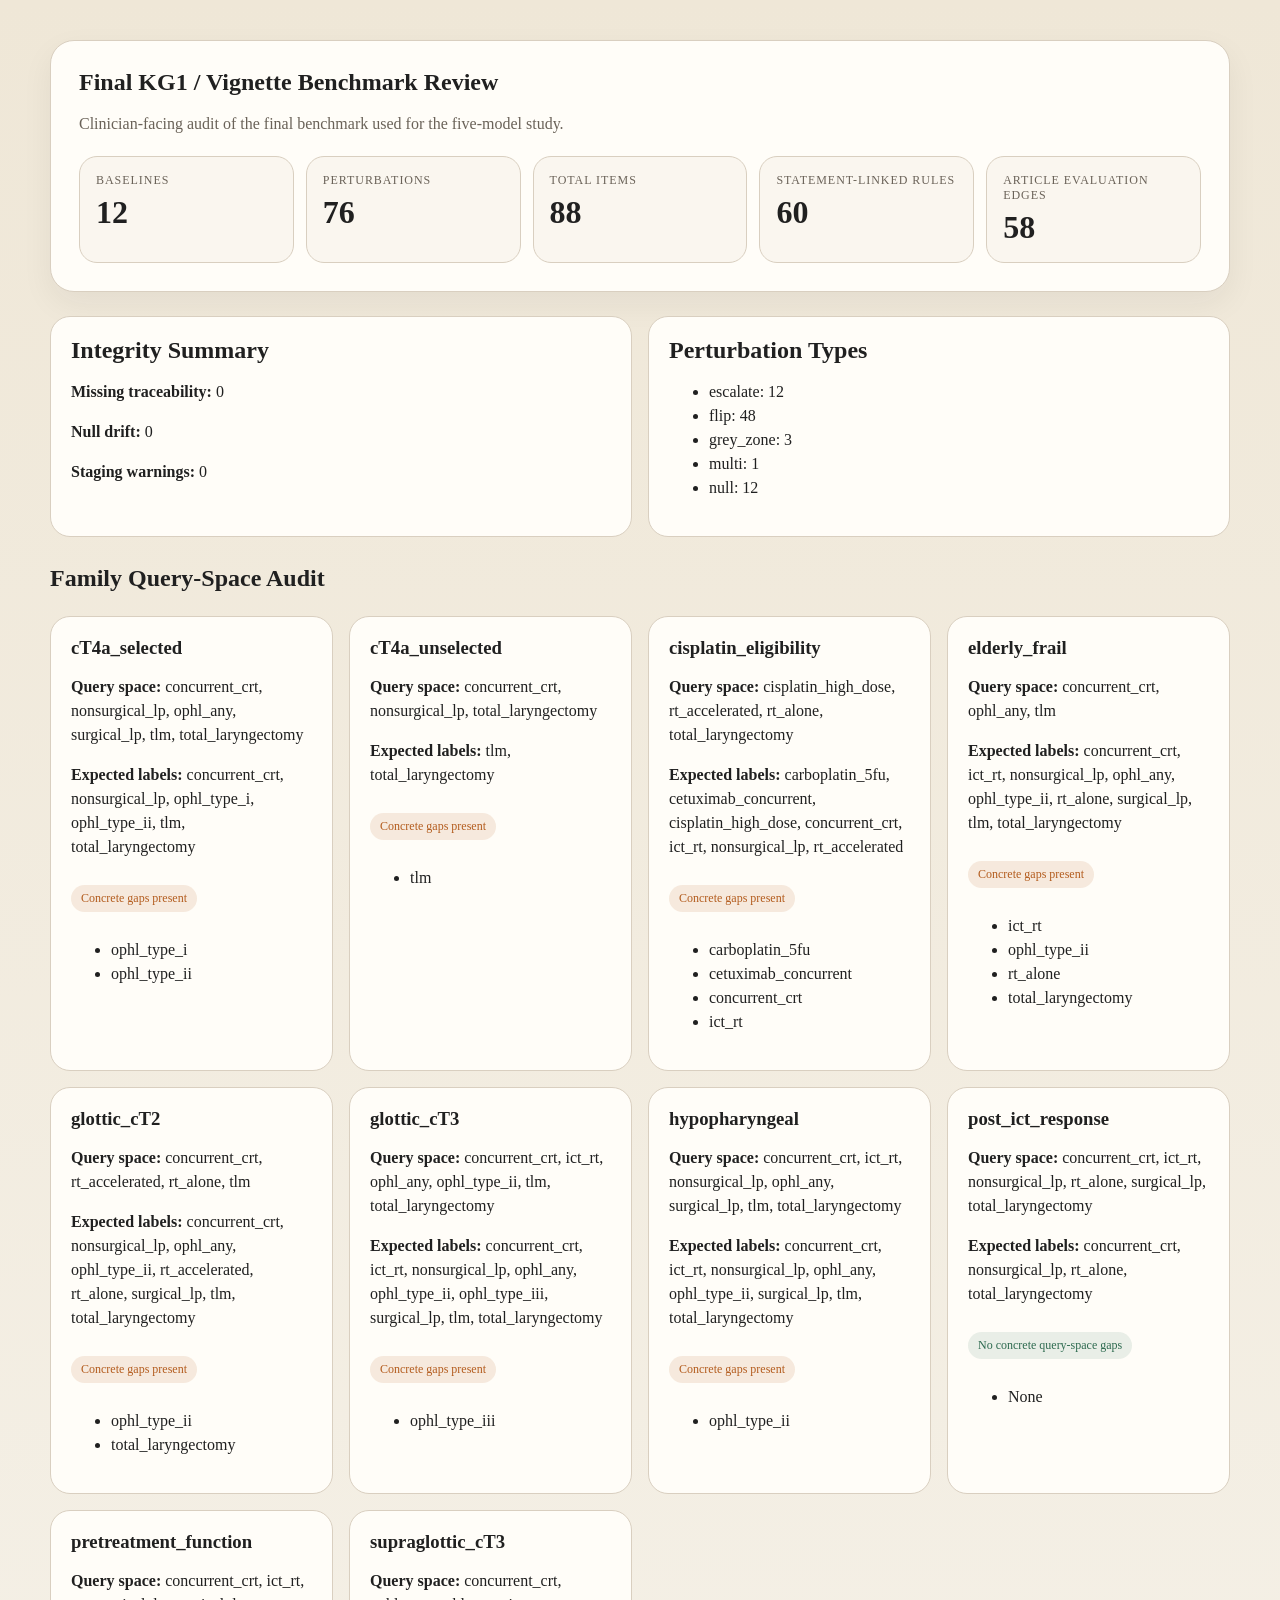
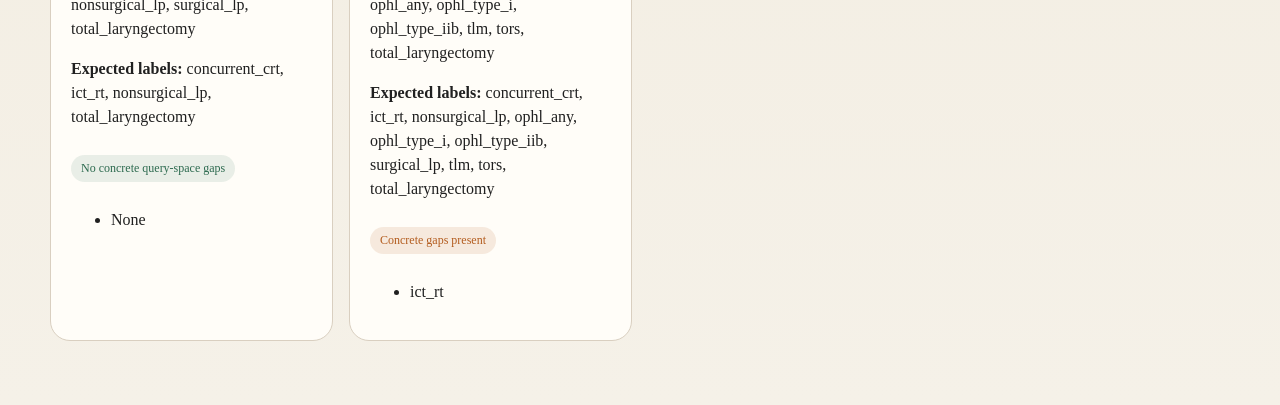
==== docs/review/final_benchmark_lock/kg1_final_benchmark_review.html @ 308269be "Final modifications" ====
<!doctype html>
<html lang="en">
<head>
  <meta charset="utf-8" />
  <meta name="viewport" content="width=device-width, initial-scale=1" />
  <title>KG1 Benchmark Review</title>
  <style>
    :root {
      --bg: #f5f1e8;
      --ink: #202020;
      --muted: #6a6258;
      --panel: #fffdf8;
      --line: #d9cfc0;
      --ok: #2d6a4f;
      --warn: #b35c1e;
      --accent: #173f5f;
    }
    body { font-family: Georgia, 'Times New Roman', serif; background: linear-gradient(180deg, #efe7d7 0%, var(--bg) 100%); color: var(--ink); margin: 0; }
    .wrap { max-width: 1180px; margin: 0 auto; padding: 40px 24px 64px; }
    h1, h2, h3 { margin: 0 0 12px; }
    p, li { line-height: 1.5; }
    .hero { background: var(--panel); border: 1px solid var(--line); border-radius: 24px; padding: 28px; box-shadow: 0 12px 32px rgba(32,32,32,0.06); }
    .stats { display: grid; grid-template-columns: repeat(auto-fit, minmax(180px, 1fr)); gap: 12px; margin-top: 20px; }
    .stat { background: #faf6ef; border: 1px solid var(--line); border-radius: 18px; padding: 16px; }
    .label { color: var(--muted); font-size: 12px; text-transform: uppercase; letter-spacing: 0.08em; }
    .value { font-size: 32px; font-weight: 700; margin-top: 6px; }
    .grid { display: grid; grid-template-columns: repeat(auto-fit, minmax(280px, 1fr)); gap: 16px; margin-top: 24px; }
    .card { background: var(--panel); border: 1px solid var(--line); border-radius: 20px; padding: 20px; }
    .pill { display: inline-block; padding: 6px 10px; border-radius: 999px; font-size: 12px; margin: 10px 0; }
    .pill.ok { background: rgba(45,106,79,0.1); color: var(--ok); }
    .pill.warn { background: rgba(179,92,30,0.12); color: var(--warn); }
    .small { color: var(--muted); }
  </style>
</head>
<body>
  <div class="wrap">
    <section class="hero">
      <h1>Final KG1 / Vignette Benchmark Review</h1>
      <p class="small">Clinician-facing audit of the final benchmark used for the five-model study.</p>
      <div class="stats">
        <div class="stat"><div class="label">Baselines</div><div class="value">12</div></div>
        <div class="stat"><div class="label">Perturbations</div><div class="value">76</div></div>
        <div class="stat"><div class="label">Total Items</div><div class="value">88</div></div>
        <div class="stat"><div class="label">Statement-Linked Rules</div><div class="value">60</div></div>
        <div class="stat"><div class="label">Article Evaluation Edges</div><div class="value">58</div></div>
      </div>
    </section>
    <section class="grid">
      <section class="card">
        <h2>Integrity Summary</h2>
        <p><strong>Missing traceability:</strong> 0</p>
        <p><strong>Null drift:</strong> 0</p>
        <p><strong>Staging warnings:</strong> 0</p>
      </section>
      <section class="card">
        <h2>Perturbation Types</h2>
        <ul>
          <li>escalate: 12</li><li>flip: 48</li><li>grey_zone: 3</li><li>multi: 1</li><li>null: 12</li>
        </ul>
      </section>
    </section>
    <h2 style="margin-top: 28px;">Family Query-Space Audit</h2>
    <div class="grid">
      
            <section class="card">
              <h3>cT4a_selected</h3>
              <p><strong>Query space:</strong> concurrent_crt, nonsurgical_lp, ophl_any, surgical_lp, tlm, total_laryngectomy</p>
              <p><strong>Expected labels:</strong> concurrent_crt, nonsurgical_lp, ophl_type_i, ophl_type_ii, tlm, total_laryngectomy</p>
              <div class="pill warn">Concrete gaps present</div>
              <ul><li>ophl_type_i</li><li>ophl_type_ii</li></ul>
            </section>
            
            <section class="card">
              <h3>cT4a_unselected</h3>
              <p><strong>Query space:</strong> concurrent_crt, nonsurgical_lp, total_laryngectomy</p>
              <p><strong>Expected labels:</strong> tlm, total_laryngectomy</p>
              <div class="pill warn">Concrete gaps present</div>
              <ul><li>tlm</li></ul>
            </section>
            
            <section class="card">
              <h3>cisplatin_eligibility</h3>
              <p><strong>Query space:</strong> cisplatin_high_dose, rt_accelerated, rt_alone, total_laryngectomy</p>
              <p><strong>Expected labels:</strong> carboplatin_5fu, cetuximab_concurrent, cisplatin_high_dose, concurrent_crt, ict_rt, nonsurgical_lp, rt_accelerated</p>
              <div class="pill warn">Concrete gaps present</div>
              <ul><li>carboplatin_5fu</li><li>cetuximab_concurrent</li><li>concurrent_crt</li><li>ict_rt</li></ul>
            </section>
            
            <section class="card">
              <h3>elderly_frail</h3>
              <p><strong>Query space:</strong> concurrent_crt, ophl_any, tlm</p>
              <p><strong>Expected labels:</strong> concurrent_crt, ict_rt, nonsurgical_lp, ophl_any, ophl_type_ii, rt_alone, surgical_lp, tlm, total_laryngectomy</p>
              <div class="pill warn">Concrete gaps present</div>
              <ul><li>ict_rt</li><li>ophl_type_ii</li><li>rt_alone</li><li>total_laryngectomy</li></ul>
            </section>
            
            <section class="card">
              <h3>glottic_cT2</h3>
              <p><strong>Query space:</strong> concurrent_crt, rt_accelerated, rt_alone, tlm</p>
              <p><strong>Expected labels:</strong> concurrent_crt, nonsurgical_lp, ophl_any, ophl_type_ii, rt_accelerated, rt_alone, surgical_lp, tlm, total_laryngectomy</p>
              <div class="pill warn">Concrete gaps present</div>
              <ul><li>ophl_type_ii</li><li>total_laryngectomy</li></ul>
            </section>
            
            <section class="card">
              <h3>glottic_cT3</h3>
              <p><strong>Query space:</strong> concurrent_crt, ict_rt, ophl_any, ophl_type_ii, tlm, total_laryngectomy</p>
              <p><strong>Expected labels:</strong> concurrent_crt, ict_rt, nonsurgical_lp, ophl_any, ophl_type_ii, ophl_type_iii, surgical_lp, tlm, total_laryngectomy</p>
              <div class="pill warn">Concrete gaps present</div>
              <ul><li>ophl_type_iii</li></ul>
            </section>
            
            <section class="card">
              <h3>hypopharyngeal</h3>
              <p><strong>Query space:</strong> concurrent_crt, ict_rt, nonsurgical_lp, ophl_any, surgical_lp, tlm, total_laryngectomy</p>
              <p><strong>Expected labels:</strong> concurrent_crt, ict_rt, nonsurgical_lp, ophl_any, ophl_type_ii, surgical_lp, tlm, total_laryngectomy</p>
              <div class="pill warn">Concrete gaps present</div>
              <ul><li>ophl_type_ii</li></ul>
            </section>
            
            <section class="card">
              <h3>post_ict_response</h3>
              <p><strong>Query space:</strong> concurrent_crt, ict_rt, nonsurgical_lp, rt_alone, surgical_lp, total_laryngectomy</p>
              <p><strong>Expected labels:</strong> concurrent_crt, nonsurgical_lp, rt_alone, total_laryngectomy</p>
              <div class="pill ok">No concrete query-space gaps</div>
              <ul><li>None</li></ul>
            </section>
            
            <section class="card">
              <h3>pretreatment_function</h3>
              <p><strong>Query space:</strong> concurrent_crt, ict_rt, nonsurgical_lp, surgical_lp, total_laryngectomy</p>
              <p><strong>Expected labels:</strong> concurrent_crt, ict_rt, nonsurgical_lp, total_laryngectomy</p>
              <div class="pill ok">No concrete query-space gaps</div>
              <ul><li>None</li></ul>
            </section>
            
            <section class="card">
              <h3>supraglottic_cT3</h3>
              <p><strong>Query space:</strong> concurrent_crt, ophl_any, ophl_type_i, ophl_type_iib, tlm, tors, total_laryngectomy</p>
              <p><strong>Expected labels:</strong> concurrent_crt, ict_rt, nonsurgical_lp, ophl_any, ophl_type_i, ophl_type_iib, surgical_lp, tlm, tors, total_laryngectomy</p>
              <div class="pill warn">Concrete gaps present</div>
              <ul><li>ict_rt</li></ul>
            </section>
            
    </div>
  </div>
</body>
</html>
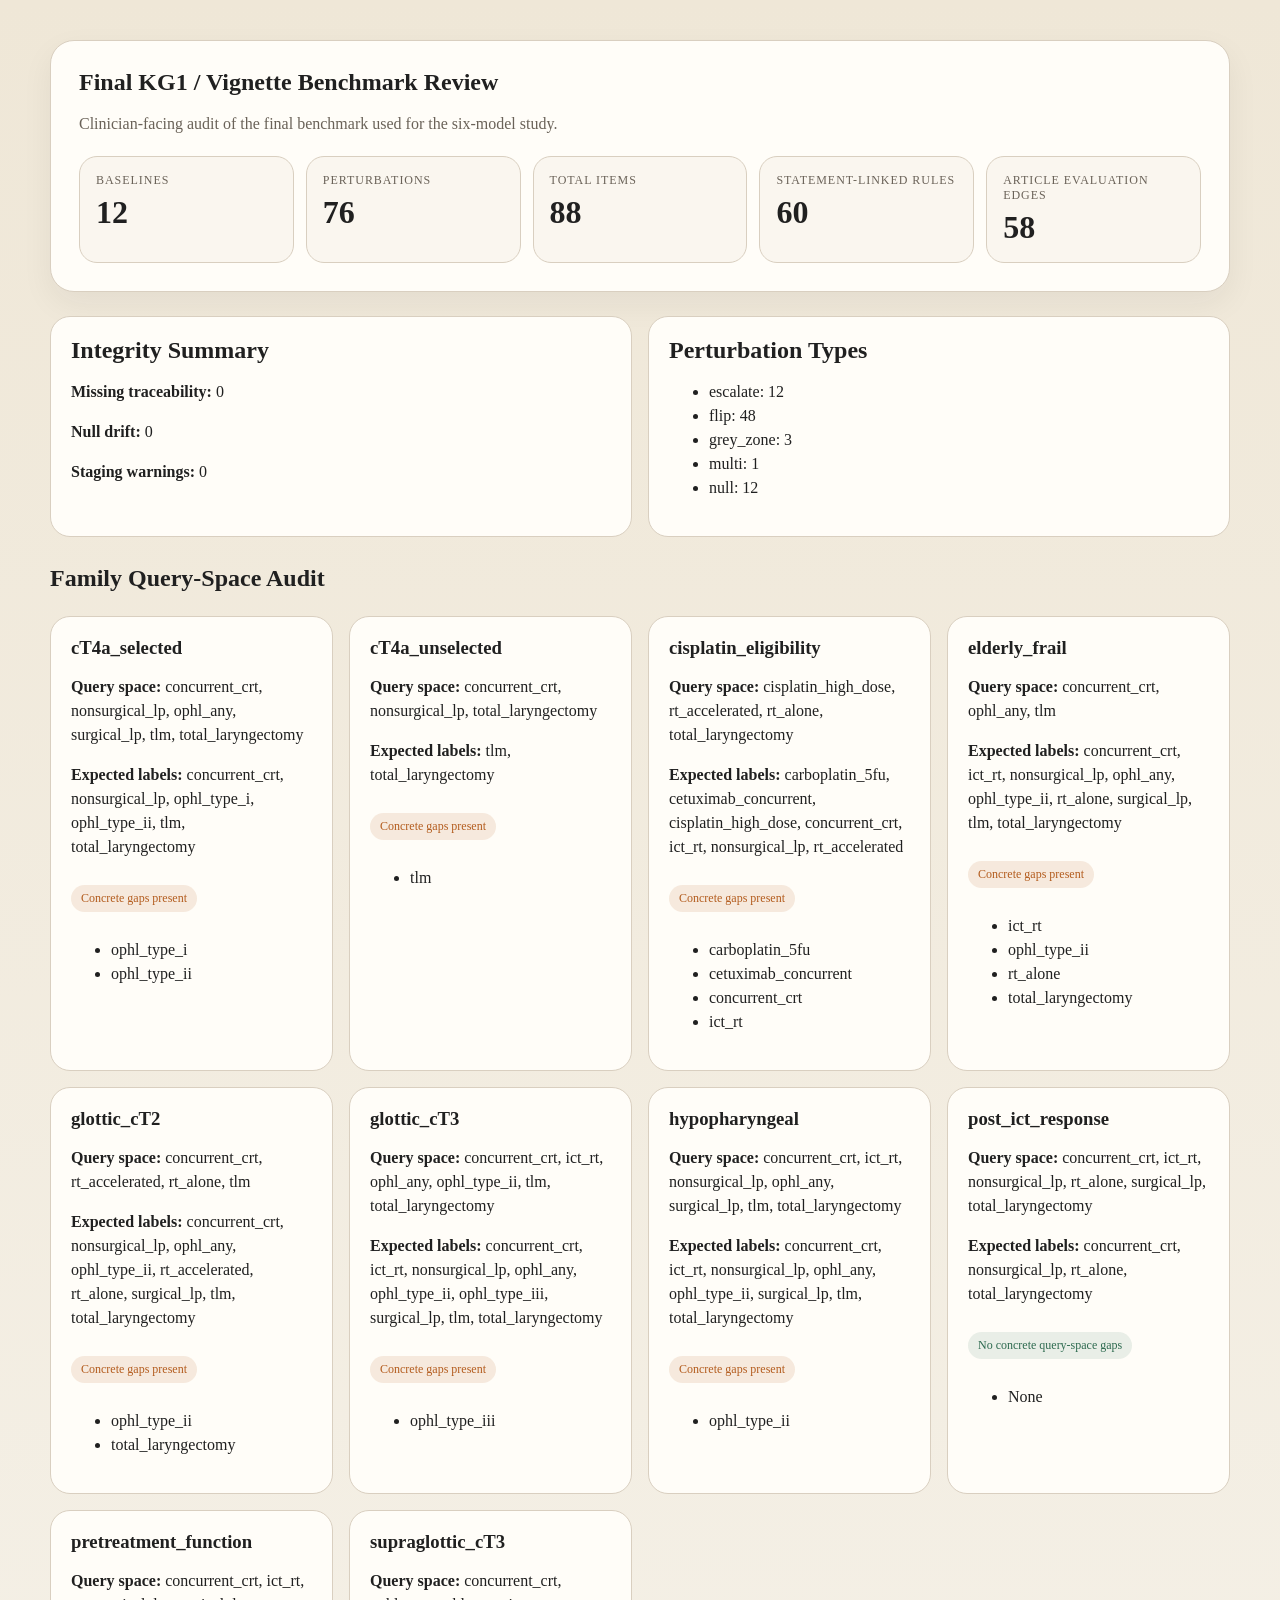
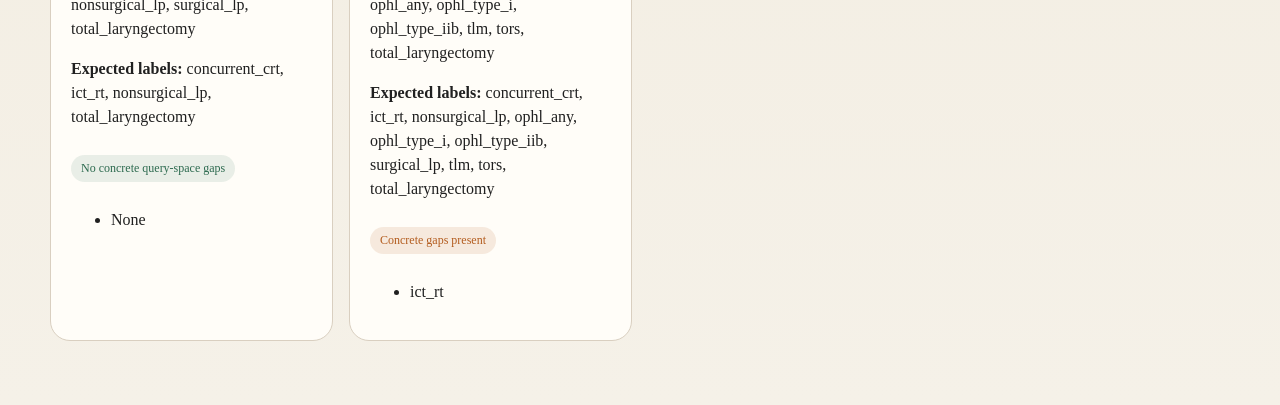
==== commit e0f362a6: "Prepare public NEJM AI replication package" ====
--- a/docs/review/final_benchmark_lock/kg1_final_benchmark_review.html
+++ b/docs/review/final_benchmark_lock/kg1_final_benchmark_review.html
@@ -36,7 +36,7 @@
   <div class="wrap">
     <section class="hero">
       <h1>Final KG1 / Vignette Benchmark Review</h1>
-      <p class="small">Clinician-facing audit of the final benchmark used for the five-model study.</p>
+      <p class="small">Clinician-facing audit of the final benchmark used for the six-model study.</p>
       <div class="stats">
         <div class="stat"><div class="label">Baselines</div><div class="value">12</div></div>
         <div class="stat"><div class="label">Perturbations</div><div class="value">76</div></div>
